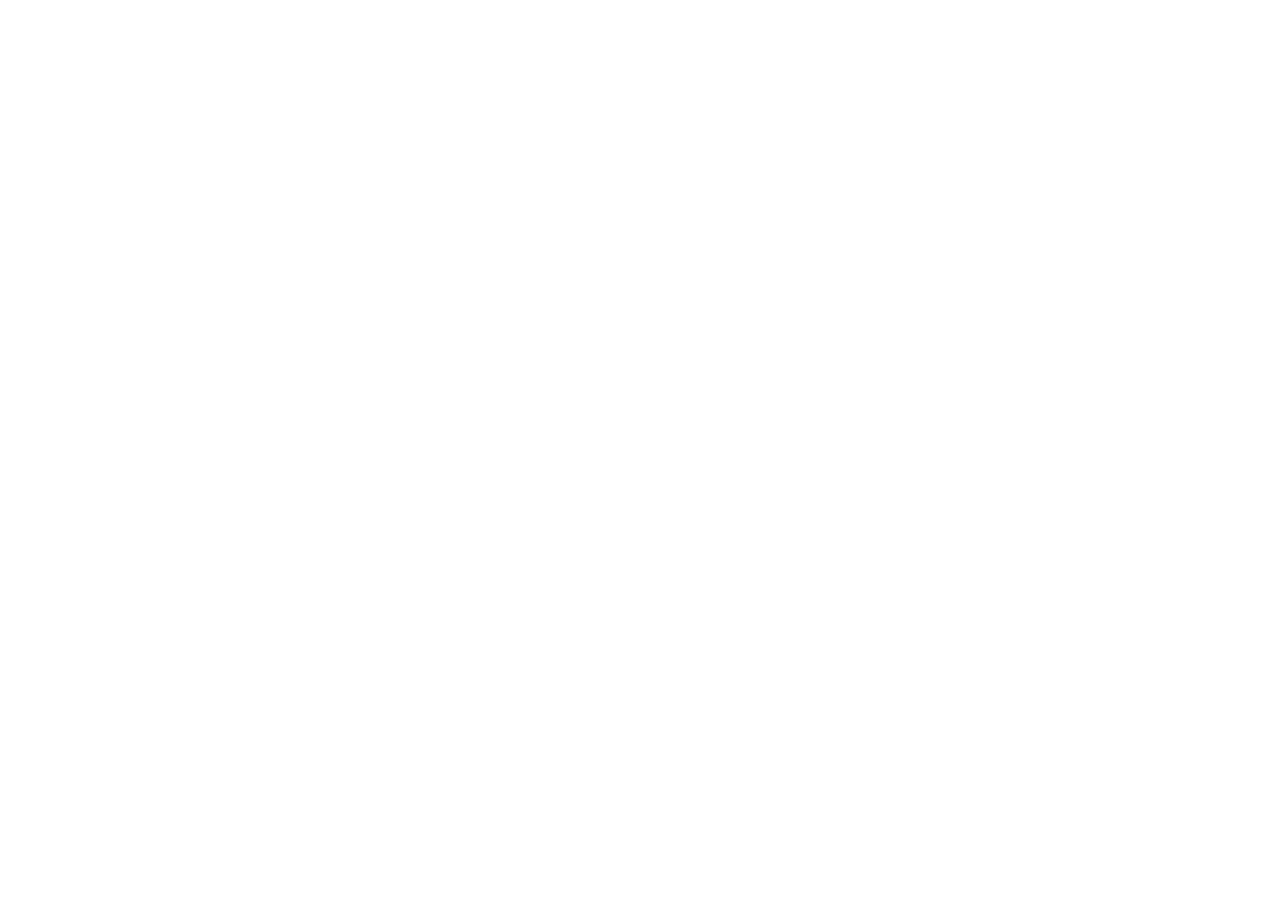
==== about.html @ 94a1e43c "First version" ====
<!DOCTYPE html>
<html lang="en">
<head>
    <meta charset="UTF-8">
    <meta http-equiv="X-UA-Compatible" content="IE=edge">
    <meta name="viewport" content="width=device-width, initial-scale=1.0">
    <title>Courses Website</title>
</head>
<body>
    
</body>
</html>
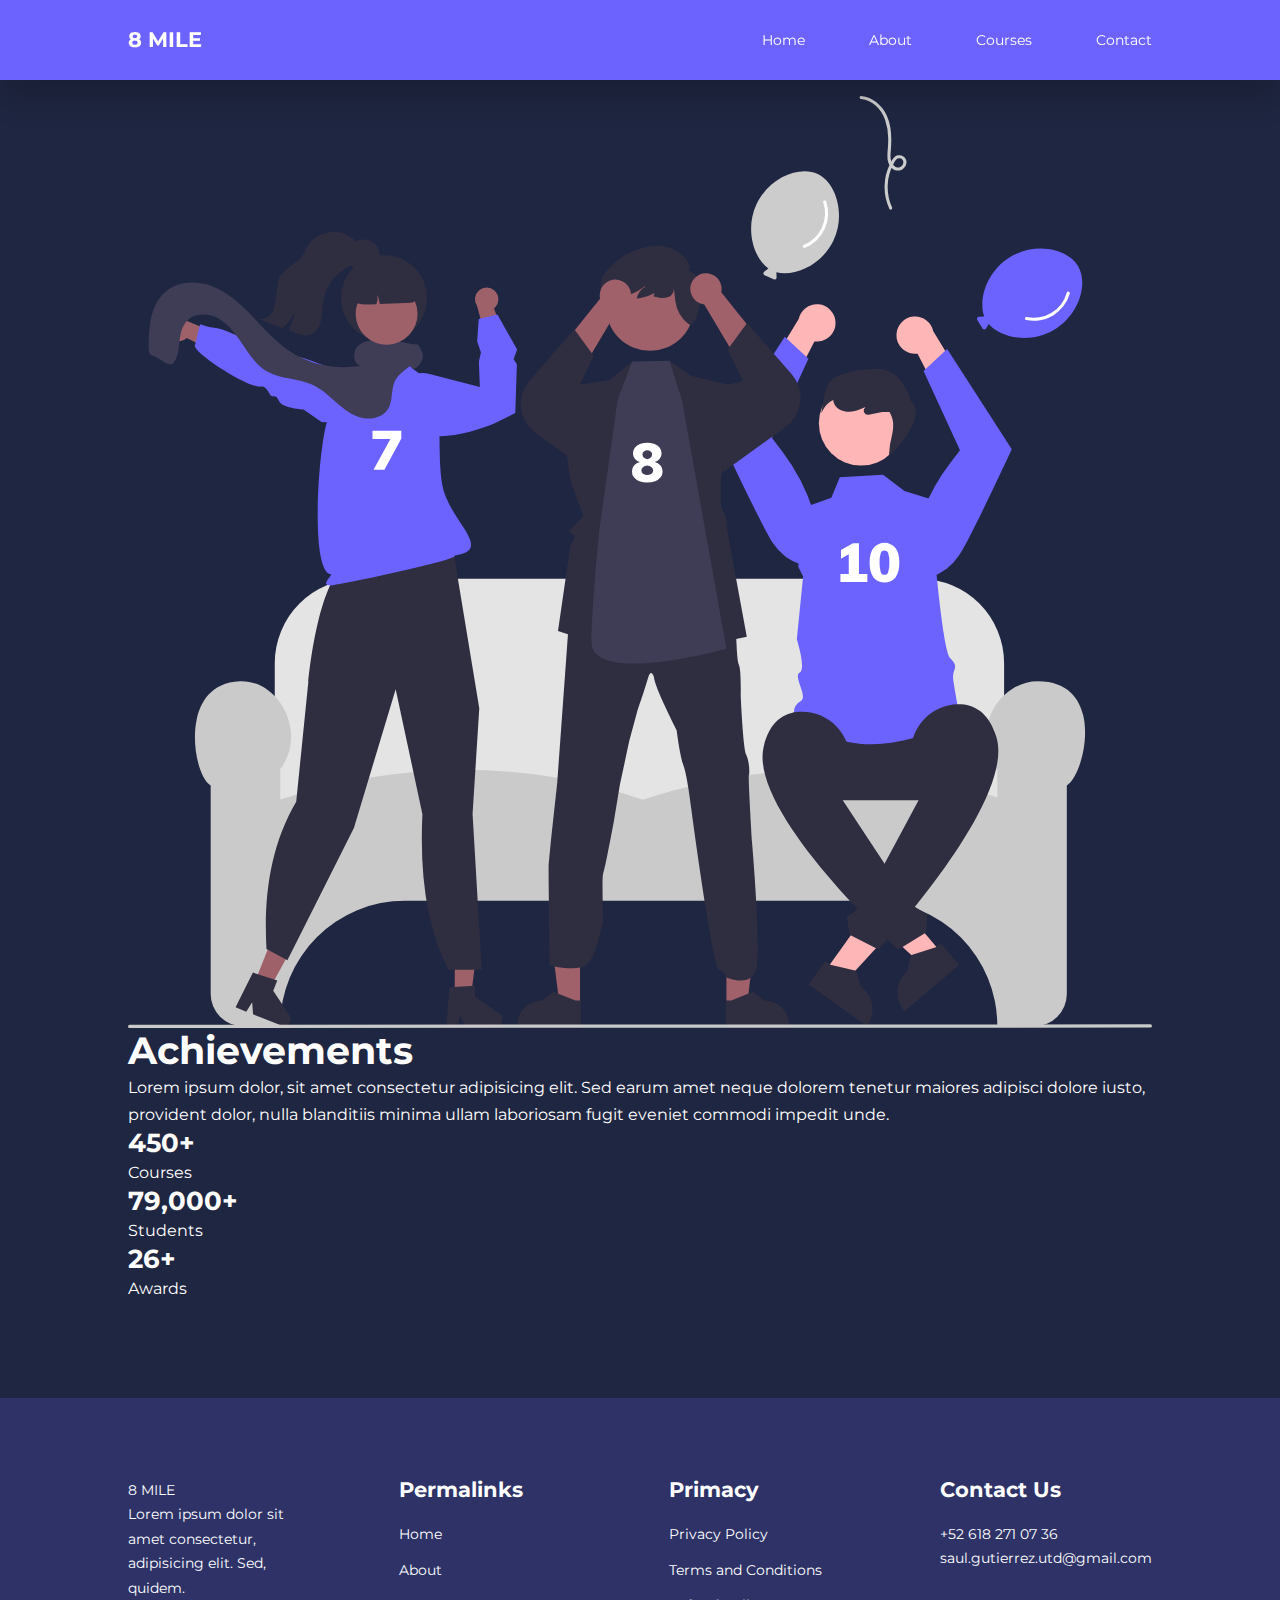
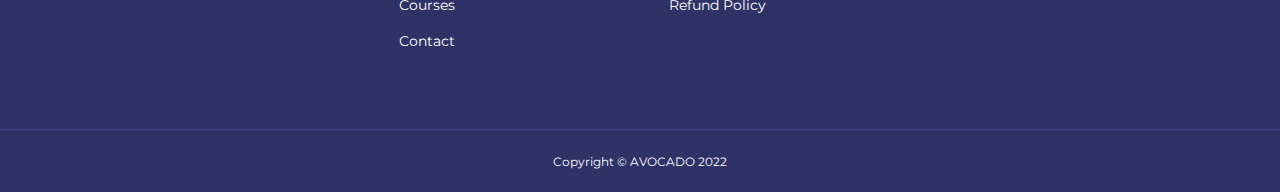
==== commit 14f81a24: "Mobile Responsive" ====
--- a/about.html
+++ b/about.html
@@ -1,12 +1,135 @@
 <!DOCTYPE html>
 <html lang="en">
+
 <head>
     <meta charset="UTF-8">
     <meta http-equiv="X-UA-Compatible" content="IE=edge">
     <meta name="viewport" content="width=device-width, initial-scale=1.0">
     <title>Courses Website</title>
+
+    <!-- CSS -->
+    <link rel="stylesheet" href="css/style.css">
+
+    <!-- ICONS -->
+    <link rel="stylesheet" href="https://unicons.iconscout.com/release/v2.1.6/css/unicons.css">
+
+    <!-- FONTS -->
+    <link rel="preconnect" href="https://fonts.googleapis.com">
+    <link rel="preconnect" href="https://fonts.gstatic.com" crossorigin>
+    <link href="https://fonts.googleapis.com/css2?family=Montserrat:wght@300;400;500;600;700;800;900&display=swap" rel="stylesheet"> 
+
 </head>
+
 <body>
+    <!-- NAVBAR -->
+    <nav class="window-scroll">
+        <div class="container nav_container">
+            <a href="index.html"><h4>8 MILE</h4></a>
+            <ul class="nav_menu">
+                <li><a href="index.html">Home</a></li>
+                <li><a href="about.html">About</a></li>
+                <li><a href="courses.html">Courses</a></li>
+                <li><a href="contact.html">Contact</a></li>
+            </ul>
+            <button id="open-menu-btn"><i class="uil uil-bars"></i></button>
+            <button id="close-menu-btn"><i class="uil uil-multiply"></i></button>
+        </div>
+    </nav>
     
+    <section class="about_achievements">
+        <div class="container about_achievements_container">
+            <div class="about-achievements_left">
+                <img src="./images/about achievements.svg" alt="achievements-img">
+            </div>
+            <div class="about-achievements_right">
+                <h1>Achievements</h1>
+                <p>
+                    Lorem ipsum dolor, sit amet consectetur adipisicing elit. Sed earum amet neque dolorem tenetur maiores adipisci dolore iusto, provident dolor, nulla blanditiis minima ullam laboriosam fugit eveniet commodi impedit unde.
+                </p>
+                <div class="achievements-cards">
+                    <article class="achievement_card">
+                        <span class="achievement_icon">
+                            <i class="uil uil-video"></i>
+                            <h3>450+</h3>
+                            <p>
+                                Courses
+                            </p>
+                        </span>
+                    </article>
+                    <article class="achievement_card">
+                        <span class="achievement_icon">
+                            <i class="uil uil-users-alt"></i>
+                            <h3>79,000+</h3>
+                            <p>
+                                Students
+                            </p>
+                        </span>
+                    </article>
+                    <article class="achievement_card">
+                        <span class="achievement_icon">
+                            <i class="uil uil-trophy"></i>
+                            <h3>26+</h3>
+                            <p>
+                                Awards
+                            </p>
+                        </span>
+                    </article>
+                </div>
+            </div>
+        </div>
+    </section>
+
+    <!-- FOOTER -->
+    <footer class="footer">
+        <div class="container footer_container">
+            <div class="footer_1">
+                <a href="index.html" class="footer_logo">8 MILE</a>
+                <p>
+                    Lorem ipsum dolor sit amet consectetur, adipisicing elit. Sed, quidem.
+                </p>
+            </div>
+
+            <div class="footer_2">
+                <h4>Permalinks</h4>
+                <ul class="permalinks">
+                    <li><a href="index.html">Home</a></li>
+                    <li><a href="about.html">About</a></li>
+                    <li><a href="courses.html">Courses</a></li>
+                    <li><a href="contact.html">Contact</a></li>
+                </ul>
+            </div>
+
+            <div class="footer_3">
+                <h4>Primacy</h4>
+                <ul class="privacy">
+                    <li><a href="#">Privacy Policy</a></li>
+                    <li><a href="#">Terms and Conditions</a></li>
+                    <li><a href="#">Refund Policy</a></li>
+                </ul>
+            </div>
+
+            <div class="footer_4">
+                <h4>Contact Us</h4>
+                <div>
+                    <p>+52 618 271 07 36</p>
+                    <p>saul.gutierrez.utd@gmail.com</p>
+                </div>
+
+                <ul class="footer_socials">
+                    <li><a href="#"><i class="uil uil-facebook"></i></a></li>
+                    <li><a href="#"><i class="uil uil-instagram"></i></a></li>
+                    <li><a href="#"><i class="uil uil-twitter"></i></a></li>
+                    <li><a href="#"><i class="uil uil-youtube"></i></a></li>
+                </ul>
+            </div>
+        </div>
+            <div class="footer_copyright">
+                <small>Copyright &copy; AVOCADO 2022</small>
+            </div>
+    </footer>
+
+    <!-- SCRIPTS JS -->
+    <script src="main.js"></script>
 </body>
+
 </html>--- a/css/style.css
+++ b/css/style.css
@@ -0,0 +1,620 @@
+/* GENERAL STYLES */
+* {
+    margin: 0;
+    padding: 0;
+    border: 0;
+    outline: 0;
+    text-decoration: none;
+    list-style: none;
+    box-sizing: border-box;
+}
+
+:root {
+    --color-primary : #6c63ff;
+    --color-success : #00bf8e;
+    --color-warning : #f7c94b;
+    --color-danger : #f75842;
+    --color-danger-variant: rgba(247, 88, 66, 0.4);
+    --color-white : #fff;
+    --color-light : rgba(255, 255, 0.7);
+    --color-black : #000;
+    --color-bg : #1f2641;
+    --color-bg1 : #2e3267;
+    --color-bg2 : #424890;
+    
+    --container-width-lg: 80%;
+    --container-width-md: 90%;
+    --container-width-sm: 94%;
+
+    --transition: all 400ms ease;
+}
+
+body {
+    font-family: 'Montserrat', sans-serif;
+    line-height: 1.7;
+    color: var(--color-white);
+    background-color: var(--color-bg);
+}
+
+.container {
+    width: var(--container-width-lg);
+    margin: 0 auto;
+}
+
+section {
+    padding: 6rem 0;
+}
+
+section h2 {
+    text-align: center;
+    margin-bottom: 4rem;
+}
+
+h1, h2, h3 , h4, h5 {
+    line-height: 1.2;
+}
+
+h1 {
+    font-size: 2.4rem;
+}
+
+h2 {
+    font-size: 2rem;
+}
+
+h3 {
+    font-size: 1.6rem;
+}
+
+h4 {
+    font-size: 1.3rem;
+}
+
+a {
+    color: var(--color-white);
+}
+
+img {
+    width: 100%;
+    display: block;object-fit: cover;
+}
+
+.btn {
+    display: inline-block;
+    background: var(--color-white);
+    color: var(--color-black);
+    padding: 1rem 2rem;
+    border: 1px solid transparent;
+    font-weight: 500;
+    transition: var(--transition);
+}
+
+.btn:hover {
+    background: transparent;
+    color: var(--color-white);
+    border-color: var(--color-white);
+}
+
+.btn-primary {
+    background: var(--color-danger);
+    color: var(--color-white);
+}
+
+/* NAVBAR */
+nav {
+    background: transparent;
+    width: 100vw;
+    height: 5rem;
+    position: fixed;
+    top: 0;
+    z-index: 11;
+}
+
+/* Change Navbar styles on scroll */
+.window-scroll {
+    background: var(--color-primary);
+    box-shadow: 0 1rem 2rem rgba(0, 0, 0, 0.2);
+}
+
+.nav_container {
+    height: 5rem;
+    display: flex;
+    justify-content: space-between;
+    align-items: center;
+}
+
+nav button {
+    display: none;
+}
+
+.nav_menu {
+    display: flex;
+    align-items: center;
+    gap: 4rem;
+}
+
+.nav_menu a {
+    font-size: 0.9rem;
+    transition: var(--transition);
+}
+
+.nav_menu a:hover {
+    color: var(--color-bg2);
+}
+
+/* HEADER */
+header {
+    position: relative;
+    top: 5rem;
+    overflow: hidden;
+    height: 70vh;
+    margin-bottom: 5rem;
+}
+
+.header_container {
+    display: grid;
+    grid-template-columns: 1fr 1fr;
+    align-items: center;
+    gap: 5rem;
+    height: 100%;
+}
+
+.header_left p {
+    margin: 1rem 0 2.4rem;
+}
+
+/* CATEGORIES */
+.categories {
+    background: var(--color-bg1);
+    height: 32rem;
+}
+
+.categories h1 {
+    line-height: 1;
+    margin-bottom: 3rem;
+}
+
+.categories_container {
+    display: grid;
+    grid-template-columns: 40% 60%;
+}
+
+.categories_left {
+    margin-right: 4rem;
+}
+
+.categories_left p {
+    margin: 1rem 0 3rem;
+}
+
+.categories_right {
+    display: grid;
+    grid-template-columns: repeat(3, 1fr);
+    gap: 1.2rem;
+}
+
+.category {
+    background: var(--color-bg2);
+    padding: 2rem;
+    border-radius: 2rem;
+    transition: var(--transition);
+}
+
+.category:hover {
+    box-shadow: 0 3rem 3rem rgba(0, 0, 0, 0.3);
+    z-index: 1;
+}
+
+.category:nth-child(2) .category_icon {
+    background-color: var(--color-danger);
+}
+
+.category:nth-child(3) .category_icon {
+    background-color: var(--color-success);
+}
+
+.category:nth-child(4) .category_icon {
+    background-color: var(--color-warning);
+}
+
+.category:nth-child(5) .category_icon {
+    background-color: var(--color-danger);
+}
+
+.category_icon {
+    background-color: var(--color-primary);
+    padding: 0.7rem;
+    border-radius: 0.9rem;
+}
+
+.category h5 {
+    margin: 2rem 0 1rem;
+}
+
+.category p {
+    font-size: 0.85rem;
+}
+
+/* POPULAR COURSES */
+.courses {
+    margin-top: 10rem;
+}
+
+.courses_container {
+    display: grid;
+    grid-template-columns: repeat(3, 1fr);
+    gap: 2rem;
+}
+
+.course {
+    background-color: var(--color-bg1);
+    text-align: center;
+    border: 1px solid transparent;
+    transition: var(--transition);
+}
+
+.course:hover {
+    background: transparent;
+    border-color: var(--color-primary);
+}
+
+.course_info {
+    padding: 2rem;
+}
+
+.course_info p {
+    margin: 1.2rem 0 2rem;
+    font-size: 0.9rem;
+}
+
+/* FREQUENTLY ASKED QUESTIONS */
+.faqs {
+    padding-top: 5rem;
+    background-color: var(--color-bg1);
+    box-shadow: inset 0 0 2rem rgba(0, 0, 0, 0.5);
+}
+
+.faqs h2 {
+    text-align: center;
+    margin-bottom: 5rem;
+}
+
+.faqs_container {
+    display: grid;
+    grid-template-columns: 1fr 1fr; 
+    gap: 1rem;
+}
+
+.faq {
+    padding: 2rem;
+    display: flex;
+    align-items: center;
+    gap: 1.4rem;
+    height: fit-content;
+    background-color: var(--color-primary);
+    cursor: pointer;
+}
+
+.faq h4 {
+    font-size: 1rem;
+    line-height: 2.2;
+}
+
+.faq_icon {
+    align-self: flex-start;
+    font-size: 1.2rem;
+}
+
+.faq p {
+    margin-top: 0.8rem;
+    display: none;
+}
+
+.faq.open p {
+    display: block;
+}
+
+/* TESTIMONIALS */
+.testimonials_container {
+    overflow-x: hidden;
+    position: relative;
+    margin-bottom: 5rem;
+}
+
+.testimonial {
+    padding-top: 2rem;
+}
+
+.avatar {
+    width: 6rem;
+    height: 6rem;
+    border-radius: 50%;
+    overflow: hidden;
+    margin: 0 auto 1rem;
+    border: 1rem solid var(--color-bg1);
+}
+
+.testimonial_info {
+    text-align: center;
+}
+
+.testimonial_body {
+    background: var(--color-primary);
+    padding: 2rem;
+    margin-top: 3rem;
+    position: relative;
+}
+
+.testimonial_body::before {
+    content: "";
+    display: block;
+    background: linear-gradient(135deg, transparent, var(--color-primary), var(--color-primary), var(--color-primary));
+    width: 3rem;
+    height: 3rem;
+    position: absolute;
+    left: 50%;
+    top: -1.5rem;
+    transform: rotate(45deg);
+}
+
+/* FOOTER */
+footer {
+    background: var(--color-bg1);
+    padding-top: 5rem;
+    font-size: 0.9rem;
+}
+
+.footer_container {
+    display: grid;
+    grid-template-columns: repeat(4, 1fr);
+    gap: 5rem;
+}
+
+.footer_container > div h4 {
+    margin-bottom: 1.2rem;
+}
+
+.footer_1 p {
+    margin: 0 0 2rem;
+}
+
+footer ul li {
+    margin-bottom: 0.7rem;
+}
+
+footer ul li a:hover {
+    text-decoration: underline;
+}
+
+.footer_socials {
+    display: flex;
+    gap: 1rem;
+    font-size: 1.2rem;
+    margin-top: 2rem;
+}
+
+.footer_copyright {
+    text-align: center;
+    margin-top: 4rem;
+    padding: 1.2rem 0;
+    border-top: 1px solid var(--color-bg2);
+}
+
+nav button#close-menu-btn {
+    display: none;
+}
+
+/* RESPONSIVE DESIGN */
+@media screen and (max-width: 1024px) {
+    .container {
+        width: var(--container-width-md);
+    }
+
+    h1 {
+        font-size: 2.2rem;
+    }
+
+    h2 {
+        font-size: 1.7rem;
+    }
+
+    h3 {
+        font-size: 1.4rem;
+    }
+
+    h4 {
+        font-size: 1.2rem;
+    }
+
+    /* NAVBAR */
+    nav button {
+        display: inline-block;
+        background: transparent;
+        font-size: 1.8rem;
+        color: var(--color-white);
+        cursor: pointer;
+    }
+
+    nav button#close-menu-btn {
+        display: none;
+    }
+
+    .nav_menu {
+        position: fixed;
+        top: 5rem;
+        right: 5%;
+        height: fit-content;
+        width: 40vw;
+        flex-direction: column;
+        gap: 0;
+        display: none;
+    }
+
+    @keyframes animateNavItems {
+        0% {
+          transform: rotateZ(-90deg) rotateX(90deg) scale(0.1);
+        }
+        100% {
+            transform: rotateZ(0) rotateX(0) scale(1);
+            opacity: 1;
+        }
+    }
+
+    .nav_menu li {
+        width: 100%;
+        height: 5.8rem;
+        animation: animateNavItems 500ms linear forwards;
+        transform-origin: top right;
+        opacity: 0;
+    }
+
+    .nav_menu li:nth-child(2){
+        animation-delay: 250ms;
+    }
+
+    .nav_menu li:nth-child(3){
+        animation-delay: 500ms;
+    }
+    
+    .nav_menu li:nth-child(4){
+        animation-delay: 750ms;
+    }
+
+    .nav_menu li a {
+        background: var(--color-primary);
+        box-shadow: -4rem 6rem 10rem rgba(0, 0, 0, 0.6);
+        width: 100%;
+        height: 100%;
+        display: grid;
+        place-items: center;
+    }
+
+    .nav_menu li a:hover {
+        background: var(--color-bg2);
+        color: var(--color-white);
+    }
+
+    /* HEADER */
+    header {
+        height: 52vh;
+        margin-bottom: 4rem;
+    }
+
+    .header_container {
+        gap: 0;
+        padding-bottom: 3rem;
+    }
+
+    /* CATEGORIES */
+    .categories {
+        height: auto;
+    }
+
+    .categories_container {
+        grid-template-columns: 1fr;
+        gap: 3rem;
+    }
+
+    .categories_left {
+        margin-right: 0;
+    }
+
+    /* POPULAR COURSES */
+    .courses {
+        margin-top: 0;
+    }
+    
+    .courses_container {
+        grid-template-columns: 1fr 1fr;
+    }
+
+    /* .FAQS */
+    .faqs_container {
+        grid-template-columns: 1fr;
+    }
+
+    .faq {
+        padding: 1.5rem;
+    }
+
+    /* FOOTER */
+    .footer_container {
+        grid-template-columns: 1fr 1fr;
+        text-align: center;
+    }
+
+    .footer_socials {
+        width: 60%;
+        margin: 0 auto; 
+    }
+}
+
+@media screen and (max-width: 600px) {
+    .container {
+        width: var(--container-width-sm);
+    }
+
+    /* NAVBAR */
+    .nav_menu {right: 3%;
+    }
+
+    /* HEADER */
+    header {
+        height: 100vh;
+    }
+
+    .header_container {
+        grid-template-columns: 1fr;
+        text-align: center;
+        margin-top: 0;
+    }
+
+    .header_left p {
+        margin-bottom: 1.3rem;
+    }
+
+    /* CATEGORIES */
+    .categories_left {
+        text-align: center;
+    }
+
+    .categories_right {
+        grid-template-columns: 1fr 1fr;
+        gap: 0.7rem;
+    }
+
+    .category {
+        padding: 1rem;
+        border-radius: 1rem;
+    }
+
+    .category_icon {
+        margin-top: 4px;
+        display: inline-block;
+    }
+
+    /* POPULAR COURSES */
+    .courses_container {
+        grid-template-columns: 1fr;
+    }
+
+    /* TESTIMONIALS */
+    .testimonial_body {
+        padding: 1.2rem;
+    }
+
+    /* FOOTER */
+    .footer_container {
+        grid-template-columns: 1fr;
+        text-align: center;
+        gap: 2rem;
+    }
+
+    .footer_1 p {
+        margin: 1rem auto;
+    }
+
+    .footer_socials {
+        justify-content: center;
+    }
+}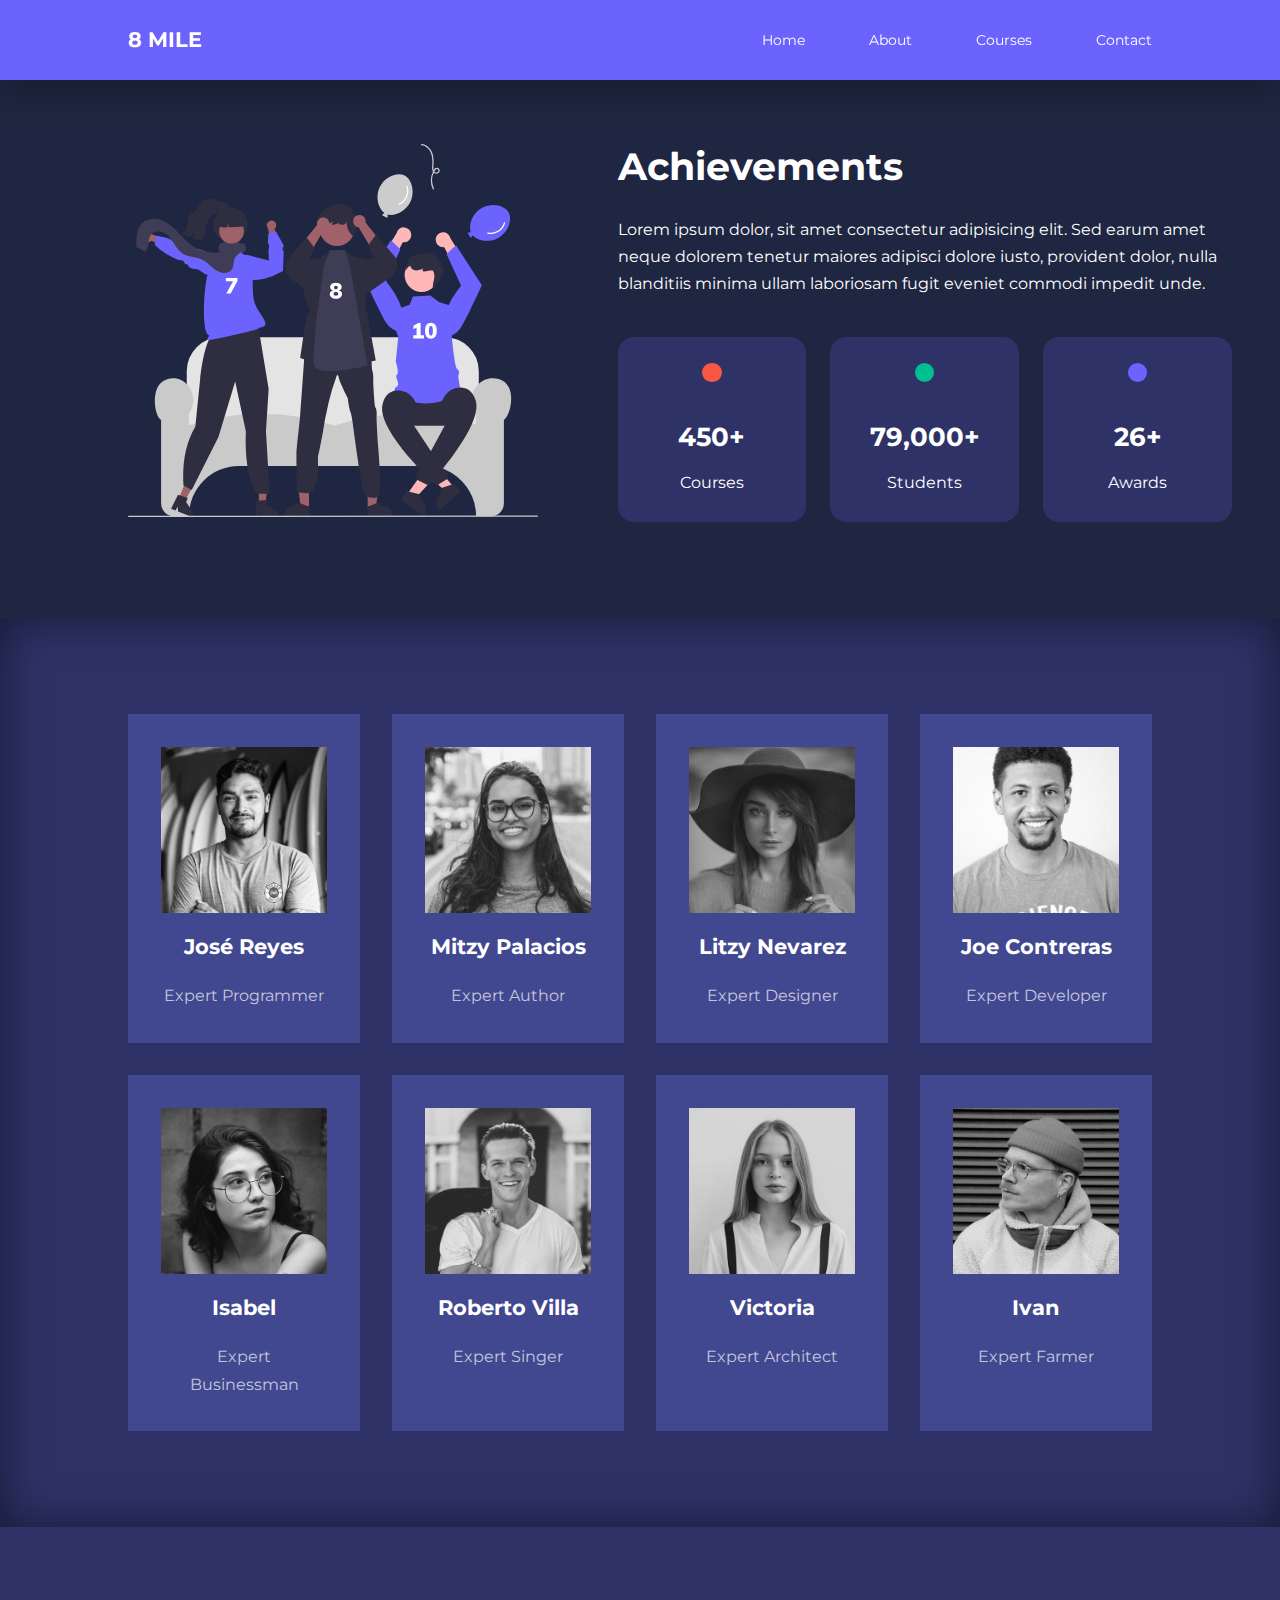
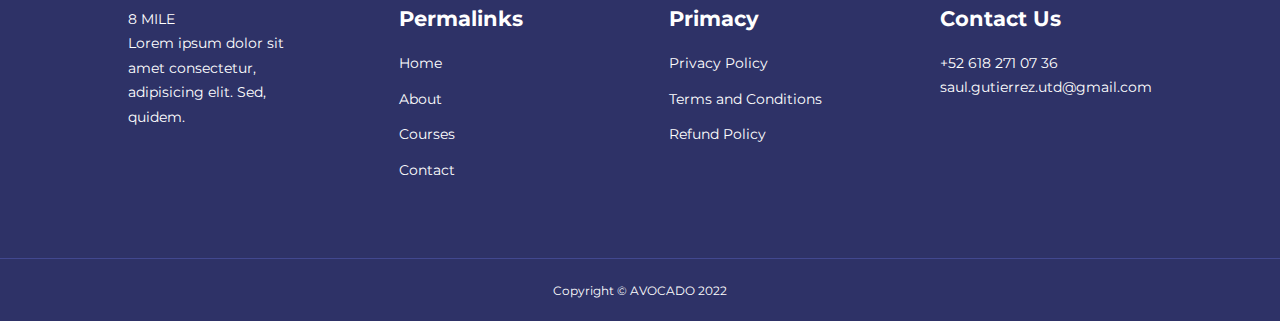
==== commit 51e47f9d: "about finished" ====
--- a/about.html
+++ b/about.html
@@ -9,6 +9,7 @@
 
     <!-- CSS -->
     <link rel="stylesheet" href="css/style.css">
+    <link rel="stylesheet" href="css/about.css">
 
     <!-- ICONS -->
     <link rel="stylesheet" href="https://unicons.iconscout.com/release/v2.1.6/css/unicons.css">
@@ -36,46 +37,165 @@
         </div>
     </nav>
     
+    <!-- ACHIEVEMENTS -->
     <section class="about_achievements">
         <div class="container about_achievements_container">
-            <div class="about-achievements_left">
+            <div class="about_achievements_left">
                 <img src="./images/about achievements.svg" alt="achievements-img">
             </div>
-            <div class="about-achievements_right">
+            <div class="about_achievements_right">
                 <h1>Achievements</h1>
                 <p>
                     Lorem ipsum dolor, sit amet consectetur adipisicing elit. Sed earum amet neque dolorem tenetur maiores adipisci dolore iusto, provident dolor, nulla blanditiis minima ullam laboriosam fugit eveniet commodi impedit unde.
                 </p>
-                <div class="achievements-cards">
+                <div class="achievements_cards">
                     <article class="achievement_card">
                         <span class="achievement_icon">
                             <i class="uil uil-video"></i>
+                        </span>
                             <h3>450+</h3>
                             <p>
                                 Courses
                             </p>
-                        </span>
                     </article>
                     <article class="achievement_card">
                         <span class="achievement_icon">
                             <i class="uil uil-users-alt"></i>
+                        </span>
                             <h3>79,000+</h3>
                             <p>
                                 Students
                             </p>
-                        </span>
                     </article>
                     <article class="achievement_card">
                         <span class="achievement_icon">
                             <i class="uil uil-trophy"></i>
+                        </span>
                             <h3>26+</h3>
                             <p>
                                 Awards
                             </p>
-                        </span>
                     </article>
                 </div>
             </div>
+        </div>
+    </section>
+
+    <!-- TEAM -->
+    <section class="team">
+        <div class="container team_container">
+            <article class="team_member">
+                <div class="team_member_image">
+                    <img src="./images/tm1.jpg" alt="Team Member">
+                </div>
+                <div class="team_member_info">
+                    <h4>José Reyes</h4>
+                    <p>Expert Programmer</p>
+                </div>
+                <div class="team_member_socials">
+                    <a href="https://intagram.com" target="_blank"><i class="uil uil-instagram"></i></a>
+                    <a href="https://twitter.com" target="_blank"><i class="uil uil-twitter-alt"></i></a>
+                    <a href="https://linkedin.com" target="_blank"><i class="uil uil-linkedin-alt"></i></a>
+                </div>
+            </article>
+            <article class="team_member">
+                <div class="team_member_image">
+                    <img src="./images/tm2.jpg" alt="Team Member">
+                </div>
+                <div class="team_member_info">
+                    <h4>Mitzy Palacios</h4>
+                    <p>Expert Author</p>
+                </div>
+                <div class="team_member_socials">
+                    <a href="https://intagram.com" target="_blank"><i class="uil uil-instagram"></i></a>
+                    <a href="https://twitter.com" target="_blank"><i class="uil uil-twitter-alt"></i></a>
+                    <a href="https://linkedin.com" target="_blank"><i class="uil uil-linkedin-alt"></i></a>
+                </div>
+            </article>
+            <article class="team_member">
+                <div class="team_member_image">
+                    <img src="./images/tm3.jpg" alt="Team Member">
+                </div>
+                <div class="team_member_info">
+                    <h4>Litzy Nevarez</h4>
+                    <p>Expert Designer</p>
+                </div>
+                <div class="team_member_socials">
+                    <a href="https://intagram.com" target="_blank"><i class="uil uil-instagram"></i></a>
+                    <a href="https://twitter.com" target="_blank"><i class="uil uil-twitter-alt"></i></a>
+                    <a href="https://linkedin.com" target="_blank"><i class="uil uil-linkedin-alt"></i></a>
+                </div>
+            </article>
+            <article class="team_member">
+                <div class="team_member_image">
+                    <img src="./images/tm4.jpg" alt="Team Member">
+                </div>
+                <div class="team_member_info">
+                    <h4>Joe Contreras</h4>
+                    <p>Expert Developer</p>
+                </div>
+                <div class="team_member_socials">
+                    <a href="https://intagram.com" target="_blank"><i class="uil uil-instagram"></i></a>
+                    <a href="https://twitter.com" target="_blank"><i class="uil uil-twitter-alt"></i></a>
+                    <a href="https://linkedin.com" target="_blank"><i class="uil uil-linkedin-alt"></i></a>
+                </div>
+            </article>
+            <article class="team_member">
+                <div class="team_member_image">
+                    <img src="./images/tm5.jpg" alt="Team Member">
+                </div>
+                <div class="team_member_info">
+                    <h4>Isabel</h4>
+                    <p>Expert Businessman</p>
+                </div>
+                <div class="team_member_socials">
+                    <a href="https://intagram.com" target="_blank"><i class="uil uil-instagram"></i></a>
+                    <a href="https://twitter.com" target="_blank"><i class="uil uil-twitter-alt"></i></a>
+                    <a href="https://linkedin.com" target="_blank"><i class="uil uil-linkedin-alt"></i></a>
+                </div>
+            </article>
+            <article class="team_member">
+                <div class="team_member_image">
+                    <img src="./images/tm6.jpg" alt="Team Member">
+                </div>
+                <div class="team_member_info">
+                    <h4>Roberto Villa</h4>
+                    <p>Expert Singer</p>
+                </div>
+                <div class="team_member_socials">
+                    <a href="https://intagram.com" target="_blank"><i class="uil uil-instagram"></i></a>
+                    <a href="https://twitter.com" target="_blank"><i class="uil uil-twitter-alt"></i></a>
+                    <a href="https://linkedin.com" target="_blank"><i class="uil uil-linkedin-alt"></i></a>
+                </div>
+            </article>
+            <article class="team_member">
+                <div class="team_member_image">
+                    <img src="./images/tm7.jpg" alt="Team Member">
+                </div>
+                <div class="team_member_info">
+                    <h4>Victoria</h4>
+                    <p>Expert Architect</p>
+                </div>
+                <div class="team_member_socials">
+                    <a href="https://intagram.com" target="_blank"><i class="uil uil-instagram"></i></a>
+                    <a href="https://twitter.com" target="_blank"><i class="uil uil-twitter-alt"></i></a>
+                    <a href="https://linkedin.com" target="_blank"><i class="uil uil-linkedin-alt"></i></a>
+                </div>
+            </article>
+            <article class="team_member">
+                <div class="team_member_image">
+                    <img src="./images/tm8.jpg" alt="Team Member">
+                </div>
+                <div class="team_member_info">
+                    <h4>Ivan</h4>
+                    <p>Expert Farmer</p>
+                </div>
+                <div class="team_member_socials">
+                    <a href="https://intagram.com" target="_blank"><i class="uil uil-instagram"></i></a>
+                    <a href="https://twitter.com" target="_blank"><i class="uil uil-twitter-alt"></i></a>
+                    <a href="https://linkedin.com" target="_blank"><i class="uil uil-linkedin-alt"></i></a>
+                </div>
+            </article>
         </div>
     </section>
 
--- a/css/style.css
+++ b/css/style.css
@@ -16,7 +16,7 @@
     --color-danger : #f75842;
     --color-danger-variant: rgba(247, 88, 66, 0.4);
     --color-white : #fff;
-    --color-light : rgba(255, 255, 0.7);
+    --color-light : rgba(255, 255, 255, 0.7);
     --color-black : #000;
     --color-bg : #1f2641;
     --color-bg1 : #2e3267;
@@ -558,6 +558,10 @@
     .nav_menu {right: 3%;
     }
 
+    .nav_menu {
+        width: 100vw;
+    }
+
     /* HEADER */
     header {
         height: 100vh;
--- a/css/about.css
+++ b/css/about.css
@@ -0,0 +1,164 @@
+/* ACHIEVEMENTS */
+.about_achievements {
+    margin-top: 3rem;
+}
+
+.about_achievements_container {
+    display: grid;
+    grid-template-columns: 40% 60%;
+    gap: 5rem;
+}
+
+.about_achievements_right > p {
+    margin: 1.6rem 0 2.5rem;
+}
+
+.achievements_cards {
+    display: grid;
+    grid-template-columns: repeat(3, 1fr);
+    gap: 1.5rem;
+}
+
+.achievement_card {
+    background: var(--color-bg1);
+    padding: 1.6rem;
+    border-radius: 1rem;
+    text-align: center;
+    transition: var(--transition);
+}
+
+.achievement_card:hover {
+    background-color: var(--color-bg2);
+    box-shadow: 0 3rem 3rem rgba(0, 0, 0, 0.3);
+}
+
+.achievement_icon {
+    background: var(--color-danger);
+    padding: 0.6rem;
+    border-radius: 1rem;
+    display: inline-block;
+    margin-bottom: 2rem;
+    font-size: 2rem;
+}
+
+.achievement_card:nth-child(2) .achievement_icon {
+    background: var(--color-success);
+}
+
+.achievement_card:nth-child(3) .achievement_icon {
+    background: var(--color-primary);
+}
+
+.achievement_card p {
+    margin-top: 1rem;
+}
+
+/* TEAM */
+.team {
+    background-color: var(--color-bg1);
+    box-shadow: inset 0 0 3rem rgba(0, 0, 0, 0.5);
+}
+
+.team_container {
+    display: grid;
+    grid-template-columns: repeat(4, 1fr);
+    gap: 2rem;
+}
+
+.team_member {
+    background: var(--color-bg2);
+    padding: 2rem;
+    border: 1px solid transparent;
+    position: relative;
+    overflow: hidden;
+    transition: var(--transition);
+}
+
+.team_member:hover {
+    background-color: transparent;
+    border-color: var(--color-primary);
+}
+
+.team_member img {
+    filter: saturate(0);
+}
+
+.team_member:hover img{
+    filter: saturate(1);
+}
+
+.team_member_info *{
+    text-align: center;
+    margin-top: 1.4rem;
+}
+
+.team_member_info p {
+    color: var(--color-light);
+}
+
+.team_member_socials {
+    position: absolute;
+    top: 50%;
+    transform: translateY(-50%);
+    right: -100%;
+    display: flex;
+    flex-direction: column;
+    background-color: var(--color-primary);
+    border-radius: 1rem 0 0 1rem;
+    box-shadow: -2rem 0 2rem rgba(0, 0, 0, 0.3);
+    transition: var(--transition);
+}
+
+.team_member:hover .team_member_socials {
+    right: 0;
+}
+
+.team_member_socials a {
+    padding: 1rem;
+}
+
+/* RESPONSIVE DESIGN */
+@media screen and (max-width: 1024px) {
+    .about_achievements {
+        margin-top: 2rem;
+    }
+
+    .about_achievements_container {
+        grid-template-columns: 1fr;
+        gap: 1fr;
+    }
+
+    .about_achievements_left {
+        width: 80%;
+        margin: 0 auto;
+    }
+
+    .team_container {
+        grid-template-columns: repeat(3, 1fr);
+        gap: 1rem;
+    }
+
+    .team_member {
+        padding: 1rem;
+    }
+}
+
+@media screen and (max-width: 600px) {
+    .achievements_cards {
+        grid-template-columns: 1fr 1fr;
+        gap: 0.7rem;
+    }
+
+    .team_container {
+        grid-template-columns: 1fr 1fr;
+        gap: 0.7rem;
+    }
+    
+    .team_member {
+        padding: 0;
+    }
+
+    .team_member p {
+        margin-bottom: 1.5rem;
+    }
+}
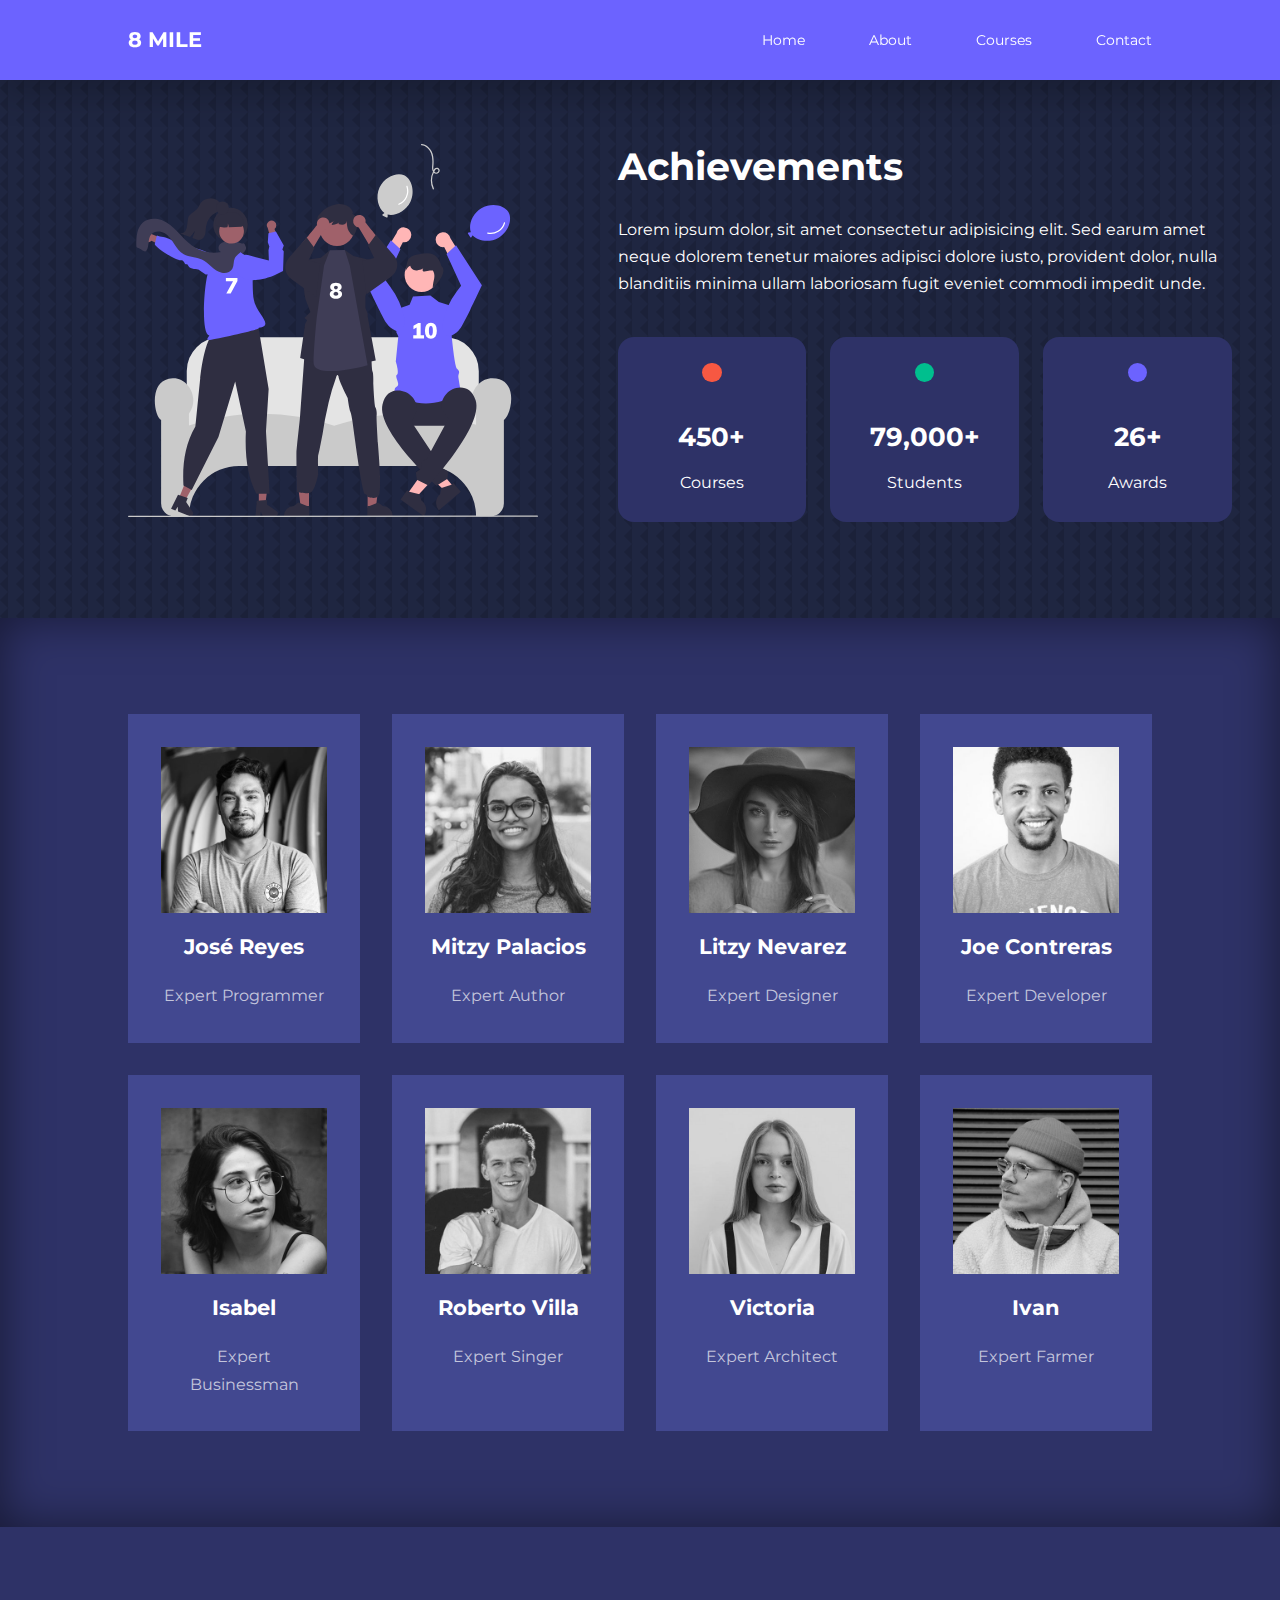
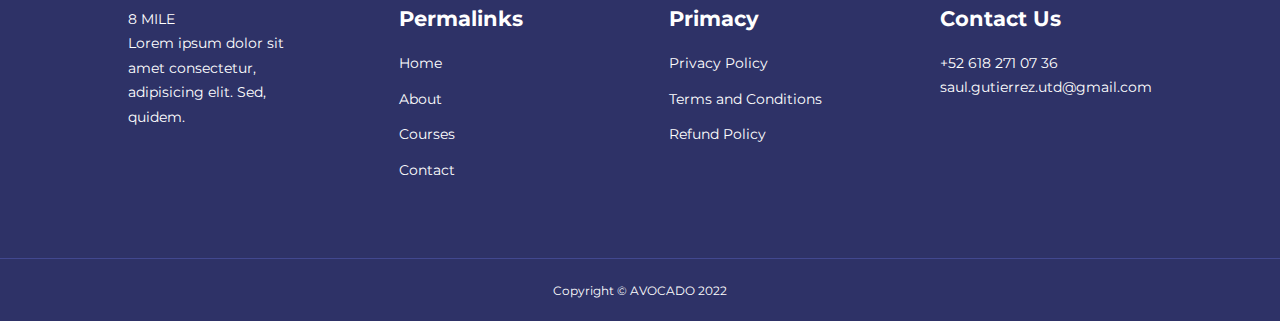
==== commit 885acdc0: "Finished" ====
--- a/about.html
+++ b/about.html
@@ -10,6 +10,12 @@
     <!-- CSS -->
     <link rel="stylesheet" href="css/style.css">
     <link rel="stylesheet" href="css/about.css">
+
+    <style>
+        body {
+            background-image: url("./images/bg-texture.png");
+        }
+    </style>
 
     <!-- ICONS -->
     <link rel="stylesheet" href="https://unicons.iconscout.com/release/v2.1.6/css/unicons.css">
